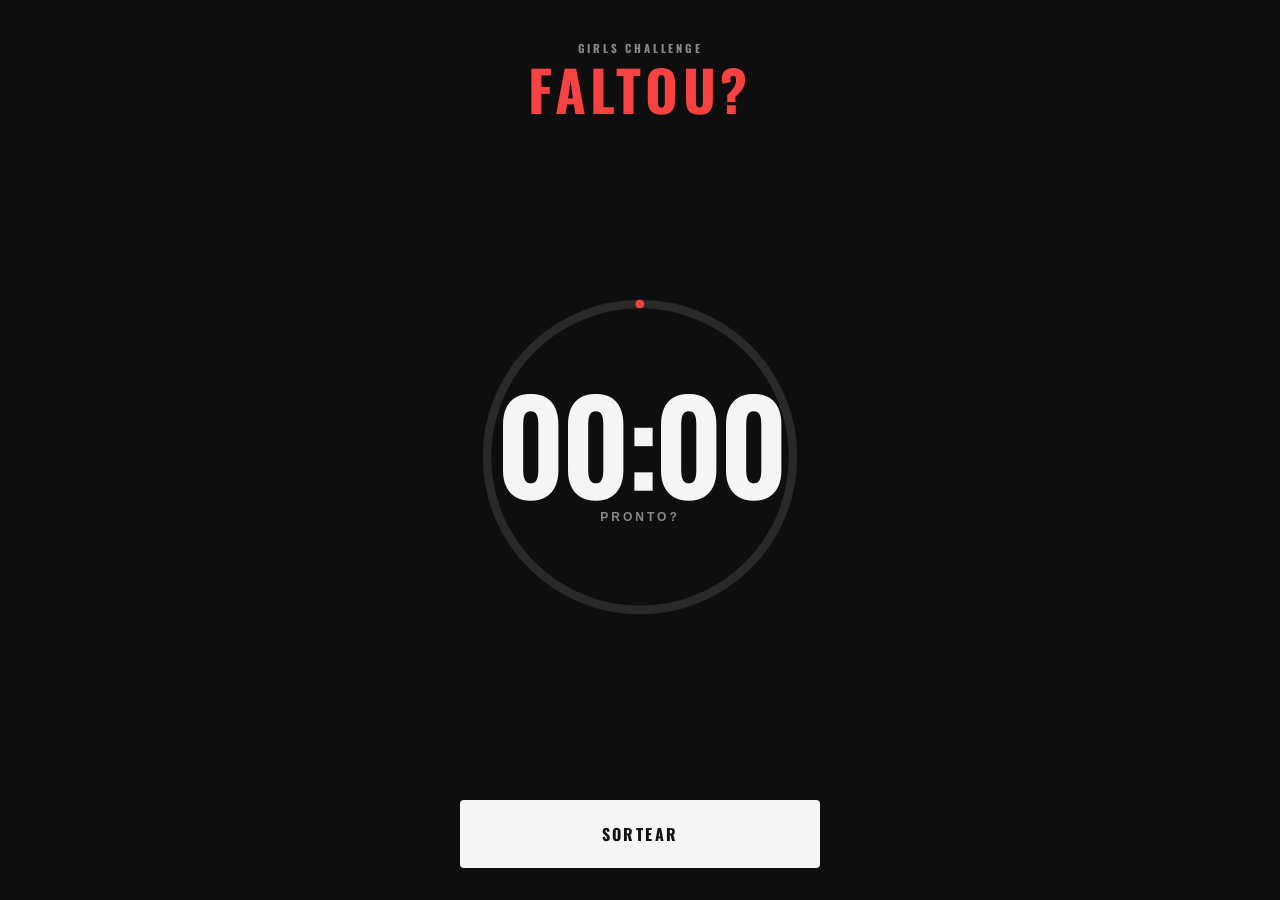
==== index.html @ 220487b2 "add initial implementation of girls challenge app with WOD data and UI" ====
<!DOCTYPE html>
<html lang="pt-BR">
<head>
    <meta charset="UTF-8">
    <meta name="viewport" content="width=device-width, initial-scale=1.0">

    <title>Faltou?</title>
    <meta name="description" content="Sorteio de Girls como punição para quem faltar ao treino.">
    <link rel="preconnect" href="https://fonts.googleapis.com">
    <link rel="preconnect" href="https://fonts.gstatic.com" crossorigin>
    
    <link href="https://fonts.googleapis.com/css2?family=Oswald:wght@400;500;600;700&display=swap" rel="stylesheet">
    <link rel="stylesheet" href="style.css">
    </head>

<body>

    <main class="app">

        <!-- Tela principal -->
        <section class="screen" id="main-screen">

            <header class="app-header">
                <span class="app-label">GIRLS CHALLENGE</span>
                <h1>FALTOU?</h1>
            </header>

            <!-- Área do sorteio -->
            <div class="draw-area">

                <!-- Timer -->
                <div class="timer-container" id="timer-container">

                    <div class="progress-ring" aria-hidden="true">
                        <svg viewBox="0 0 200 200">
                            <circle
                                class="progress-ring-background"
                                cx="100"
                                cy="100"
                                r="90"
                            ></circle>

                            <circle
                                class="progress-ring-progress"
                                id="progress-ring"
                                cx="100"
                                cy="100"
                                r="90"
                            ></circle>
                        </svg>
                    </div>

                    <div class="timer-content">
                        <span class="timer" id="timer">00:00</span>
                        <span class="draw-status" id="draw-status">
                            PRONTO?
                        </span>
                    </div>

                </div>

                <!-- Resultado -->
                <div class="result-container" id="result-container">

                    <span class="result-label">A PUNIÇÃO É</span>

                    <h2 class="girl-name" id="girl-name">
                        MURPH
                    </h2>

                    <div class="wod-details" id="wod-details">

                        <span class="wod-type" id="wod-type">
                            FOR TIME
                        </span>

                        <ul class="wod-list" id="wod-list">
                            <!-- Os movimentos serão inseridos pelo JavaScript -->
                        </ul>

                    </div>

                    <button
                        class="copy-button"
                        id="copy-button"
                        type="button"
                    >
                        COPIAR RESULTADO
                    </button>

                </div>

            </div>

            <!-- Ação principal -->
            <div class="action-area">

                <button
                    class="draw-button"
                    id="draw-button"
                    type="button"
                >
                    SORTEAR
                </button>

            </div>

        </section>

    </main>
  
<script src="data/girls.js"></script>
<script src="script.js"></script>

</body>
</html>
---- style.css ----
/* ========================================
   RESET
======================================== */

* {
    margin: 0;
    padding: 0;
    box-sizing: border-box;
}

html,
body {
    width: 100%;
    min-height: 100%;
}

body {
    font-family: Arial, Helvetica, sans-serif;
    background: #111;
    color: #f5f5f5;
    overflow-x: hidden;
}


/* ========================================
   VARIÁVEIS
======================================== */

:root {
    --accent: #f84242;
}


/* ========================================
   APP
======================================== */

.app {
    min-height: 100vh;
    min-height: 100dvh;
    display: flex;
    justify-content: center;
    background:
        linear-gradient(
            rgba(0, 0, 0, 0.2),
            rgba(0, 0, 0, 0.2)
        ),
        #111;
}

.screen {
    width: 100%;
    max-width: 600px;
    min-height: 100vh;
    min-height: 100dvh;
    display: flex;
    flex-direction: column;
    padding: 32px 20px 24px;
}


/* ========================================
   HEADER
======================================== */

.app-header {
    text-align: center;
}

.app-label {
    display: block;
    font-size: 0.7rem;
    font-weight: 800;
    letter-spacing: 0.25em;
    color: #888;
    margin-bottom: 8px;
}

.app-label,
h1,
.draw-button,
.result-label,
.copy-button {
    font-family: "Oswald", sans-serif;
}

.app-header h1 {
    color: var(--accent);
    font-size: clamp(2rem, 10vw, 3.5rem);
    font-weight: 900;
    letter-spacing: 0.08em;
    line-height: 0.9;
}


/* ========================================
   DRAW AREA
======================================== */

.draw-area {
    flex: 1;
    display: flex;
    flex-direction: column;
    justify-content: center;
    align-items: center;
    width: 100%;
}


/* ========================================
   TIMER
======================================== */

.timer-container {
    position: relative;
    width: min(78vw, 340px);
    aspect-ratio: 1;
    display: flex;
    align-items: center;
    justify-content: center;
}

.progress-ring {
    position: absolute;
    inset: 0;
    width: 100%;
    height: 100%;
    transform: rotate(-90deg);
}

.progress-ring svg {
    width: 100%;
    height: 100%;
}

.progress-ring circle {
    fill: none;
    stroke-width: 5;
}

.progress-ring-background {
    stroke: #292929;
}

.progress-ring-progress {
    stroke: var(--accent);
    stroke-linecap: round;

    /*
       Circunferência aproximada para r = 90:

       2 × π × 90 ≈ 565
    */

    stroke-dasharray: 565;
    stroke-dashoffset: 565;

    transition: stroke-dashoffset 0.1s linear;
}

.timer-content {
    position: relative;
    z-index: 2;
    display: flex;
    flex-direction: column;
    align-items: center;
    justify-content: center;
    text-align: center;
}

.timer {
    font-family: "Oswald", sans-serif;
    font-size: clamp(4rem, 22vw, 8rem);
    font-weight: 600;
    line-height: 0.8;
    letter-spacing: -0.04em;
    font-variant-numeric: tabular-nums;

    transition:
        transform 0.2s ease,
        opacity 0.2s ease;
}

.draw-status {
    margin-top: 18px;
    font-size: 0.75rem;
    font-weight: 900;
    letter-spacing: 0.25em;
    color: #888;
}


/* ========================================
   RESULTADO
======================================== */

.result-container {
    display: none;
    width: 100%;
    text-align: center;
}

.result-label {
    display: block;
    font-size: 0.7rem;
    font-weight: 900;
    letter-spacing: 0.22em;
    color: #888;
    margin-bottom: 12px;
}

.girl-name {
    font-family: "Oswald", sans-serif;
    font-size: clamp(4rem, 18vw, 8rem);
    font-weight: 900;
    line-height: 0.85;
    letter-spacing: 0.02em;
    text-transform: uppercase;
    color: var(--accent);
}

.wod-details {
    margin-top: 28px;
}

.wod-type {
    display: block;
    font-size: 0.7rem;
    font-weight: 900;
    letter-spacing: 0.2em;
    color: #888;
    margin-bottom: 12px;
}

.wod-list {
    list-style: none;
    display: flex;
    flex-direction: column;
    gap: 5px;
}

.wod-list li {
    font-size: 0.95rem;
    font-weight: 700;
    letter-spacing: 0.03em;
}


/* ========================================
   BOTÃO COPIAR
======================================== */

.copy-button {
    margin-top: 28px;
    min-height: 30px;
    padding: 0 22px;

    border: 1px solid #444;
    border-radius: 4px;

    background: transparent;
    color: #f5f5f5;

    font-size: 0.7rem;
    font-weight: 900;
    letter-spacing: 0.15em;

    cursor: pointer;

    transition:
        background 0.2s ease,
        border-color 0.2s ease,
        transform 0.1s ease;
}

.copy-button:hover {
    background: #222;
    border-color: #666;
}

.copy-button:active {
    transform: scale(0.97);
}


/* ========================================
   ÁREA DE AÇÃO
======================================== */

.action-area {
    width: 100%;
    display: flex;
    justify-content: center;
}

.draw-button {
    width: 100%;
    max-width: 360px;
    min-height: 64px;

    border: 0;
    border-radius: 4px;

    background: #f5f5f5;
    color: #111;

    font-size: 1rem;
    font-weight: 900;
    letter-spacing: 0.15em;

    cursor: pointer;

    transition:
        transform 0.1s ease,
        background 0.2s ease;
}

.draw-button:hover {
    background: #fff;
}

.draw-button:active {
    transform: scale(0.97);
}


/* ========================================
   ESTADOS
======================================== */

/*
   Enquanto estiver sorteando,
   o botão fica indisponível.
*/

.draw-button:disabled {
    opacity: 0.4;
    cursor: not-allowed;
}


/*
   Estado de sorteio.

   O JS adiciona .is-drawing
   à tela.
*/

.is-drawing .draw-button {
    opacity: 0.4;
}

.is-drawing .timer-container {
    animation: timerPulse 1s ease-in-out infinite;
}


/*
   Resultado.
*/

.show-result .timer-container {
    display: none;
}

.show-result .result-container {
    display: block;
}


/* ========================================
   ANIMAÇÕES
======================================== */

@keyframes timerPulse {

    0% {
        transform: scale(1);
    }

    50% {
        transform: scale(1.02);
    }

    100% {
        transform: scale(1);
    }
}


/*
   Entrada do resultado.
*/

.show-result .result-container {
    animation: resultReveal 0.6s ease-out both;
}

@keyframes resultReveal {

    0% {
        opacity: 0;
        transform: scale(0.75);
    }

    60% {
        opacity: 1;
        transform: scale(1.05);
    }

    100% {
        opacity: 1;
        transform: scale(1);
    }
}


/* ========================================
   IMPACTO DO RESULTADO
======================================== */

/*
   Momento em que o 00:00
   vira o nome da Girl.
*/

.timer-container.reveal-name .timer {
    animation: resultImpact 0.6s ease forwards;
}

@keyframes resultImpact {

    0% {
        transform: scale(1);
        opacity: 1;
    }

    35% {
        transform: scale(1.18);
        opacity: 1;
    }

    100% {
        transform: scale(1);
        opacity: 1;
    }
}


/*
   Nome da Girl dentro do timer.
*/

.timer.girl-result {
    color: #f84242;
    font-family: "Oswald", sans-serif;
    font-weight: 700;
    line-height: 0.9;
    letter-spacing: 0.01em;
    white-space: nowrap;
}

/* ========================================
   ACESSIBILIDADE
======================================== */

button:focus-visible {
    outline: 3px solid var(--accent);
    outline-offset: 4px;
}


/* ========================================
   TELAS MAIORES
======================================== */

@media (min-width: 600px) {

    .screen {
        padding: 40px 32px 32px;
    }

    .draw-button {
        min-height: 68px;
    }
}
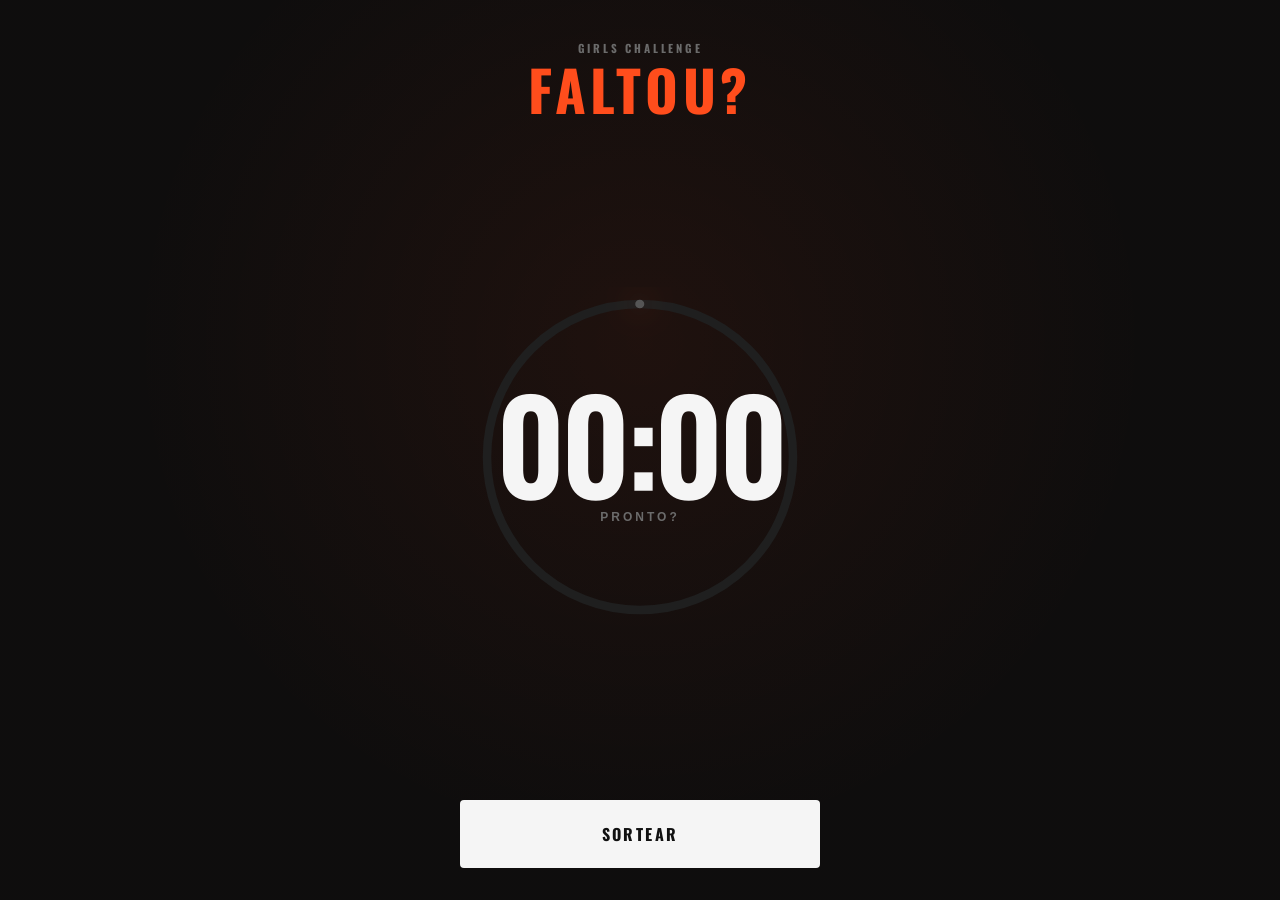
==== commit a9682bae: "Refactor code structure for improved readability and maintainability" ====
--- a/index.html
+++ b/index.html
@@ -11,7 +11,30 @@
     
     <link href="https://fonts.googleapis.com/css2?family=Oswald:wght@400;500;600;700&display=swap" rel="stylesheet">
     <link rel="stylesheet" href="style.css">
-    </head>
+
+    <!-- SEO básico -->
+<meta
+    name="description"
+    content="Girls Challenge: sorteie uma Girl e descubra o WOD da sua punição."
+>
+
+<!-- Open Graph -->
+<meta property="og:title" content="Girls Challenge">
+<meta property="og:description" content="Faltou ao treino? Faça o sorteio e descubra qual Girl será sua punição.">
+<meta property="og:url" content="https://mescola.github.io/girls-challenge/">
+<meta property="og:type" content="website">
+<meta property="og:site_name" content="Girls Challenge">
+<meta property="og:image" content="https://mescola.github.io/girls-challenge/assets/og-image.png">
+<meta property="og:image:width" content="1200">
+<meta property="og:image:height" content="630">
+
+<!-- Twitter / compartilhamento -->
+<meta name="twitter:card" content="summary_large_image">
+<meta name="twitter:title" content="Girls Challenge">
+<meta name="twitter:description" content="Faltou ao treino? Faça o sorteio e descubra qual Girl será sua punição.">
+<meta name="twitter:image" content="https://mescola.github.io/girls-challenge/assets/og-image.png">
+
+</head>
 
 <body>
 
--- a/style.css
+++ b/style.css
@@ -16,7 +16,7 @@
 
 body {
     font-family: Arial, Helvetica, sans-serif;
-    background: #111;
+    background: #121010;
     color: #f5f5f5;
     overflow-x: hidden;
 }
@@ -27,7 +27,9 @@
 ======================================== */
 
 :root {
-    --accent: #f84242;
+    --accent: #ff4d1c;
+    --accent-glow: rgba(255, 77, 28, 0.5);
+    --accent-2: #e8a33d;
 }
 
 
@@ -41,11 +43,16 @@
     display: flex;
     justify-content: center;
     background:
+        radial-gradient(
+            circle at 50% 38%,
+            rgba(255, 77, 28, 0.07),
+            transparent 60%
+        ),
         linear-gradient(
             rgba(0, 0, 0, 0.2),
             rgba(0, 0, 0, 0.2)
         ),
-        #111;
+        #121010;
 }
 
 .screen {
@@ -72,7 +79,7 @@
     font-size: 0.7rem;
     font-weight: 800;
     letter-spacing: 0.25em;
-    color: #888;
+    color: #6b6b6b;
     margin-bottom: 8px;
 }
 
@@ -139,23 +146,20 @@
 }
 
 .progress-ring-background {
-    stroke: #292929;
+    stroke: #1f1f1f;
 }
 
 .progress-ring-progress {
-    stroke: var(--accent);
+    stroke: #555;
     stroke-linecap: round;
-
-    /*
-       Circunferência aproximada para r = 90:
-
-       2 × π × 90 ≈ 565
-    */
+    filter: drop-shadow(0 0 8px var(--accent-glow));
 
     stroke-dasharray: 565;
     stroke-dashoffset: 565;
 
-    transition: stroke-dashoffset 0.1s linear;
+    transition:
+        stroke-dashoffset 0.1s linear,
+        stroke 0.1s linear;
 }
 
 .timer-content {
@@ -186,7 +190,7 @@
     font-size: 0.75rem;
     font-weight: 900;
     letter-spacing: 0.25em;
-    color: #888;
+    color: #6b6b6b;
 }
 
 
@@ -205,7 +209,7 @@
     font-size: 0.7rem;
     font-weight: 900;
     letter-spacing: 0.22em;
-    color: #888;
+    color: #6b6b6b;
     margin-bottom: 12px;
 }
 
@@ -228,7 +232,7 @@
     font-size: 0.7rem;
     font-weight: 900;
     letter-spacing: 0.2em;
-    color: #888;
+    color: var(--accent-2);
     margin-bottom: 12px;
 }
 
@@ -255,7 +259,7 @@
     min-height: 30px;
     padding: 0 22px;
 
-    border: 1px solid #444;
+    border: 1px solid #333;
     border-radius: 4px;
 
     background: transparent;
@@ -274,8 +278,8 @@
 }
 
 .copy-button:hover {
-    background: #222;
-    border-color: #666;
+    background: #1a1a1a;
+    border-color: #555;
 }
 
 .copy-button:active {
@@ -452,7 +456,7 @@
 */
 
 .timer.girl-result {
-    color: #f84242;
+    color: var(--accent);
     font-family: "Oswald", sans-serif;
     font-weight: 700;
     line-height: 0.9;
@@ -460,6 +464,7 @@
     white-space: nowrap;
 }
 
+
 /* ========================================
    ACESSIBILIDADE
 ======================================== */
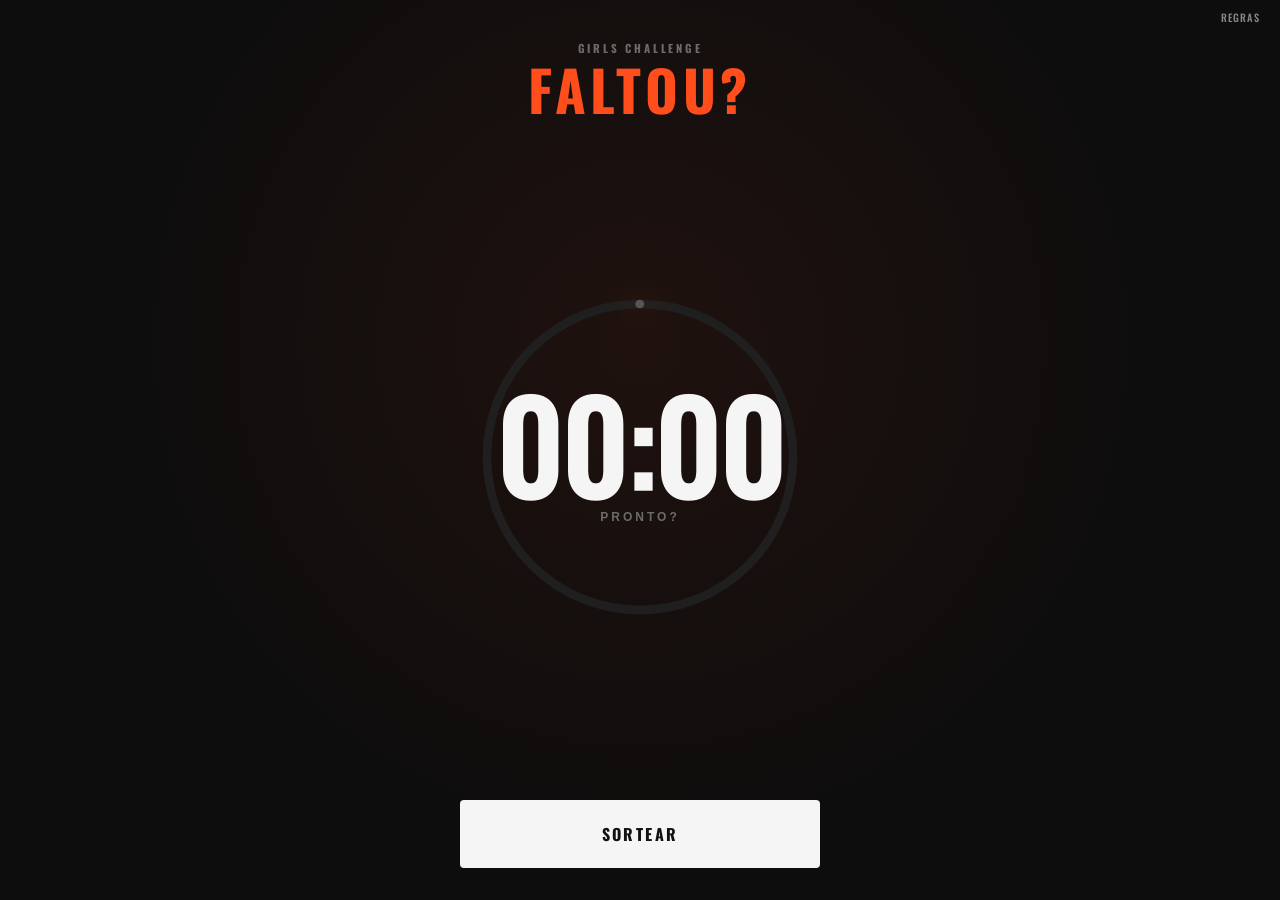
==== commit b72aed46: "Enhance README and add rules page for improved user guidance and experience" ====
--- a/index.html
+++ b/index.html
@@ -4,36 +4,40 @@
     <meta charset="UTF-8">
     <meta name="viewport" content="width=device-width, initial-scale=1.0">
 
-    <title>Faltou?</title>
-    <meta name="description" content="Sorteio de Girls como punição para quem faltar ao treino.">
+    <title>Girls Challenge</title>
+
+    <!-- SEO -->
+    <meta name="description" content="Girls Challenge: sorteie uma Girl e descubra o WOD da sua punição.">
+
+    <!-- Google Fonts -->
     <link rel="preconnect" href="https://fonts.googleapis.com">
     <link rel="preconnect" href="https://fonts.gstatic.com" crossorigin>
-    
+
     <link href="https://fonts.googleapis.com/css2?family=Oswald:wght@400;500;600;700&display=swap" rel="stylesheet">
-    <link rel="stylesheet" href="style.css">
 
-    <!-- SEO básico -->
-<meta
-    name="description"
-    content="Girls Challenge: sorteie uma Girl e descubra o WOD da sua punição."
->
+    <!-- CSS -->
+    <link rel="stylesheet" href="css/style.css">
 
-<!-- Open Graph -->
-<meta property="og:title" content="Girls Challenge">
-<meta property="og:description" content="Faltou ao treino? Faça o sorteio e descubra qual Girl será sua punição.">
-<meta property="og:url" content="https://mescola.github.io/girls-challenge/">
-<meta property="og:type" content="website">
-<meta property="og:site_name" content="Girls Challenge">
-<meta property="og:image" content="https://mescola.github.io/girls-challenge/assets/og-image.png">
-<meta property="og:image:width" content="1200">
-<meta property="og:image:height" content="630">
+    <!-- Open Graph -->
+    <meta property="og:title" content="Girls Challenge">
+    <meta property="og:description" content="Faltou ao treino? Faça o sorteio e descubra qual Girl será sua punição.">
+    <meta property="og:url" content="https://mescola.github.io/girls-challenge/">
+    <meta property="og:type" content="website">
+    <meta property="og:site_name" content="Girls Challenge">
+    <meta property="og:image" content="https://mescola.github.io/girls-challenge/assets/og-image.png">
+    <meta property="og:image:width" content="1200">
+    <meta property="og:image:height" content="630">
 
-<!-- Twitter / compartilhamento -->
-<meta name="twitter:card" content="summary_large_image">
-<meta name="twitter:title" content="Girls Challenge">
-<meta name="twitter:description" content="Faltou ao treino? Faça o sorteio e descubra qual Girl será sua punição.">
-<meta name="twitter:image" content="https://mescola.github.io/girls-challenge/assets/og-image.png">
+    <!-- PWA -->
+    <link rel="manifest" href="manifest.json">
+    <meta name="theme-color" content="#121010">
+    <link rel="apple-touch-icon" href="assets/icons/icon-180.png">
 
+    <!-- Twitter -->
+    <meta name="twitter:card" content="summary_large_image">
+    <meta name="twitter:title" content="Girls Challenge">
+    <meta name="twitter:description" content="Faltou ao treino? Faça o sorteio e descubra qual Girl será sua punição.">
+    <meta name="twitter:image" content="https://mescola.github.io/girls-challenge/assets/og-image.png">
 </head>
 
 <body>
@@ -42,6 +46,8 @@
 
         <!-- Tela principal -->
         <section class="screen" id="main-screen">
+
+            <a href="regras.html" class="rules-link"> REGRAS </a>
 
             <header class="app-header">
                 <span class="app-label">GIRLS CHALLENGE</span>
@@ -85,7 +91,7 @@
                 <!-- Resultado -->
                 <div class="result-container" id="result-container">
 
-                    <span class="result-label">A PUNIÇÃO É</span>
+                    <span class="result-label"> A PUNIÇÃO É</span>
 
                     <h2 class="girl-name" id="girl-name">
                         MURPH
@@ -130,6 +136,8 @@
 
         </section>
 
+        
+
     </main>
   
 <script src="data/girls.js"></script>
--- a/css/style.css
+++ b/css/style.css
@@ -0,0 +1,535 @@
+/* ========================================
+   RESET
+======================================== */
+
+* {
+    margin: 0;
+    padding: 0;
+    box-sizing: border-box;
+}
+
+html,
+body {
+    width: 100%;
+    min-height: 100%;
+}
+
+body {
+    font-family: Arial, Helvetica, sans-serif;
+    background: #121010;
+    color: #f5f5f5;
+    overflow-x: hidden;
+}
+
+
+/* ========================================
+   VARIÁVEIS
+======================================== */
+
+:root {
+    --accent: #ff4d1c;
+    --accent-glow: rgba(255, 77, 28, 0.5);
+    --accent-2: #e8a33d;
+}
+
+
+/* ========================================
+   APP
+======================================== */
+
+.app {
+    min-height: 100vh;
+    min-height: 100dvh;
+    display: flex;
+    justify-content: center;
+    background:
+        radial-gradient(
+            circle at 50% 38%,
+            rgba(255, 77, 28, 0.07),
+            transparent 60%
+        ),
+        linear-gradient(
+            rgba(0, 0, 0, 0.2),
+            rgba(0, 0, 0, 0.2)
+        ),
+        #121010;
+}
+
+.screen {
+    width: 100%;
+    max-width: 600px;
+    min-height: 100vh;
+    min-height: 100dvh;
+    display: flex;
+    flex-direction: column;
+    padding: 32px 20px 24px;
+}
+
+
+/* ========================================
+   HEADER
+======================================== */
+
+.app-header {
+    position: relative;
+    text-align: center;
+}
+
+.app-label {
+    display: block;
+    font-size: 0.7rem;
+    font-weight: 800;
+    letter-spacing: 0.25em;
+    color: #6b6b6b;
+    margin-bottom: 8px;
+}
+
+.app-label,
+h1,
+.draw-button,
+.result-label,
+.copy-button {
+    font-family: "Oswald", sans-serif;
+}
+
+/* Link para as regras */
+
+.rules-link {
+    position: absolute;
+    top: 10px;
+    right: 20px;
+
+    color: #888;
+    font-family: "Oswald", sans-serif;
+    font-size: 0.65rem;
+    font-weight: 500;
+    letter-spacing: 0.12em;
+
+    text-decoration: none;
+
+    transition: color 0.2s ease;
+}
+
+.rules-link:hover,
+.rules-link:active,
+.rules-link:focus-visible {
+    color: var(--accent);
+}
+
+.app-header h1 {
+    color: var(--accent);
+    font-size: clamp(2rem, 10vw, 3.5rem);
+    font-weight: 900;
+    letter-spacing: 0.08em;
+    line-height: 0.9;
+}
+
+/* ========================================
+   DRAW AREA
+======================================== */
+
+.draw-area {
+    flex: 1;
+    display: flex;
+    flex-direction: column;
+    justify-content: center;
+    align-items: center;
+    width: 100%;
+}
+
+
+/* ========================================
+   TIMER
+======================================== */
+
+.timer-container {
+    position: relative;
+    width: min(78vw, 340px);
+    aspect-ratio: 1;
+    display: flex;
+    align-items: center;
+    justify-content: center;
+}
+
+.progress-ring {
+    position: absolute;
+    inset: 0;
+    width: 100%;
+    height: 100%;
+    transform: rotate(-90deg);
+}
+
+.progress-ring svg {
+    width: 100%;
+    height: 100%;
+}
+
+.progress-ring circle {
+    fill: none;
+    stroke-width: 5;
+}
+
+.progress-ring-background {
+    stroke: #1f1f1f;
+}
+
+.progress-ring-progress {
+    stroke: #555;
+    stroke-linecap: round;
+    filter: drop-shadow(0 0 8px var(--accent-glow));
+
+    stroke-dasharray: 565;
+    stroke-dashoffset: 565;
+
+    transition:
+        stroke-dashoffset 0.1s linear,
+        stroke 0.1s linear;
+}
+
+.timer-content {
+    position: relative;
+    z-index: 2;
+    display: flex;
+    flex-direction: column;
+    align-items: center;
+    justify-content: center;
+    text-align: center;
+}
+
+.timer {
+    font-family: "Oswald", sans-serif;
+    font-size: clamp(4rem, 22vw, 8rem);
+    font-weight: 600;
+    line-height: 0.8;
+    letter-spacing: -0.04em;
+    font-variant-numeric: tabular-nums;
+
+    transition:
+        transform 0.2s ease,
+        opacity 0.2s ease;
+}
+
+.draw-status {
+    margin-top: 18px;
+    font-size: 0.75rem;
+    font-weight: 900;
+    letter-spacing: 0.25em;
+    color: #6b6b6b;
+}
+
+
+/* ========================================
+   RESULTADO
+======================================== */
+
+.result-container {
+    display: none;
+    width: 100%;
+    text-align: center;
+}
+
+.result-label {
+    display: flex;
+    align-items: center;
+    justify-content: center;
+    gap: 12px;
+
+    font-family: "Oswald", sans-serif;
+    font-size: 0.7rem;
+    font-weight: 900;
+    letter-spacing: 0.22em;
+    color: #6b6b6b;
+    margin-bottom: 12px;
+}
+
+.result-label::before,
+.result-label::after {
+    content: "";
+    width: 35px;
+    height: 1px;
+    background: #333;
+}
+
+.girl-name {
+    font-family: "Oswald", sans-serif;
+    font-size: clamp(4rem, 18vw, 8rem);
+    font-weight: 900;
+    line-height: 0.85;
+    letter-spacing: 0.02em;
+    text-transform: uppercase;
+    color: var(--accent);
+}
+
+.wod-details {
+    margin-top: 28px;
+}
+
+.wod-type {
+    display: block;
+    font-size: 0.7rem;
+    font-weight: 900;
+    letter-spacing: 0.2em;
+    color: var(--accent-2);
+    margin-bottom: 12px;
+}
+
+.wod-list {
+    list-style: none;
+    display: flex;
+    flex-direction: column;
+    gap: 5px;
+}
+
+.wod-list li {
+    font-size: 0.95rem;
+    font-weight: 700;
+    letter-spacing: 0.03em;
+}
+
+
+/* ========================================
+   BOTÃO COPIAR
+======================================== */
+
+.copy-button {
+    margin-top: 28px;
+    min-height: 30px;
+    padding: 0 22px;
+
+    border: 1px solid #333;
+    border-radius: 4px;
+
+    background: transparent;
+    color: #f5f5f5;
+
+    font-size: 0.7rem;
+    font-weight: 900;
+    letter-spacing: 0.15em;
+
+    cursor: pointer;
+
+    transition:
+        background 0.2s ease,
+        border-color 0.2s ease,
+        transform 0.1s ease;
+}
+
+.copy-button:hover {
+    background: #1a1a1a;
+    border-color: #555;
+}
+
+.copy-button:active {
+    transform: scale(0.97);
+}
+
+
+/* ========================================
+   ÁREA DE AÇÃO
+======================================== */
+
+.action-area {
+    width: 100%;
+    display: flex;
+    justify-content: center;
+}
+
+.draw-button {
+    width: 100%;
+    max-width: 360px;
+    min-height: 64px;
+
+    border: 0;
+    border-radius: 4px;
+
+    background: #f5f5f5;
+    color: #111;
+
+    font-size: 1rem;
+    font-weight: 900;
+    letter-spacing: 0.15em;
+
+    cursor: pointer;
+
+    transition:
+        transform 0.1s ease,
+        background 0.2s ease;
+}
+
+.draw-button:hover {
+    background: var(--accent);
+    background: #fff;
+}
+
+.draw-button:active {
+    transform: scale(0.97);
+}
+
+
+/* ========================================
+   ESTADOS
+======================================== */
+
+/*
+   Enquanto estiver sorteando,
+   o botão fica indisponível.
+*/
+
+.draw-button:disabled {
+    opacity: 0.4;
+    cursor: not-allowed;
+}
+
+
+/*
+   Estado de sorteio.
+
+   O JS adiciona .is-drawing
+   à tela.
+*/
+
+.is-drawing .draw-button {
+    opacity: 0.4;
+}
+
+.is-drawing .timer-container {
+    animation: timerPulse 1s ease-in-out infinite;
+}
+
+
+/*
+   Resultado.
+*/
+
+.show-result .timer-container {
+    display: none;
+}
+
+.show-result .result-container {
+    display: block;
+}
+
+.show-result .girl-name {
+    text-shadow:
+        0 0 10px rgba(255, 77, 28, 0.25),
+        0 0 25px rgba(255, 77, 28, 0.15);
+}
+
+
+/* ========================================
+   ANIMAÇÕES
+======================================== */
+
+@keyframes timerPulse {
+
+    0% {
+        transform: scale(1);
+    }
+
+    50% {
+        transform: scale(1.02);
+    }
+
+    100% {
+        transform: scale(1);
+    }
+}
+
+
+/*
+   Entrada do resultado.
+*/
+
+.show-result .result-container {
+    animation: resultReveal 0.6s ease-out both;
+}
+
+@keyframes resultReveal {
+
+    0% {
+        opacity: 0;
+        transform: scale(0.75);
+    }
+
+    60% {
+        opacity: 1;
+        transform: scale(1.05);
+    }
+
+    100% {
+        opacity: 1;
+        transform: scale(1);
+    }
+}
+
+
+/* ========================================
+   IMPACTO DO RESULTADO
+======================================== */
+
+/*
+   Momento em que o 00:00
+   vira o nome da Girl.
+*/
+
+.timer-container.reveal-name .timer {
+    animation: resultImpact 0.6s ease forwards;
+}
+
+@keyframes resultImpact {
+
+    0% {
+        transform: scale(1);
+        opacity: 1;
+    }
+
+    35% {
+        transform: scale(1.18);
+        opacity: 1;
+    }
+
+    100% {
+        transform: scale(1);
+        opacity: 1;
+    }
+}
+
+
+/*
+   Nome da Girl dentro do timer.
+*/
+
+.timer.girl-result {
+    color: var(--accent);
+    font-family: "Oswald", sans-serif;
+    font-weight: 700;
+    line-height: 0.9;
+    letter-spacing: 0.01em;
+    white-space: nowrap;
+}
+
+
+/* ========================================
+   ACESSIBILIDADE
+======================================== */
+
+button:focus-visible {
+    outline: 3px solid var(--accent);
+    outline-offset: 4px;
+}
+
+
+/* ========================================
+   TELAS MAIORES
+======================================== */
+
+@media (min-width: 600px) {
+
+    .screen {
+        padding: 40px 32px 32px;
+    }
+
+    .draw-button {
+        min-height: 68px;
+    }
+}
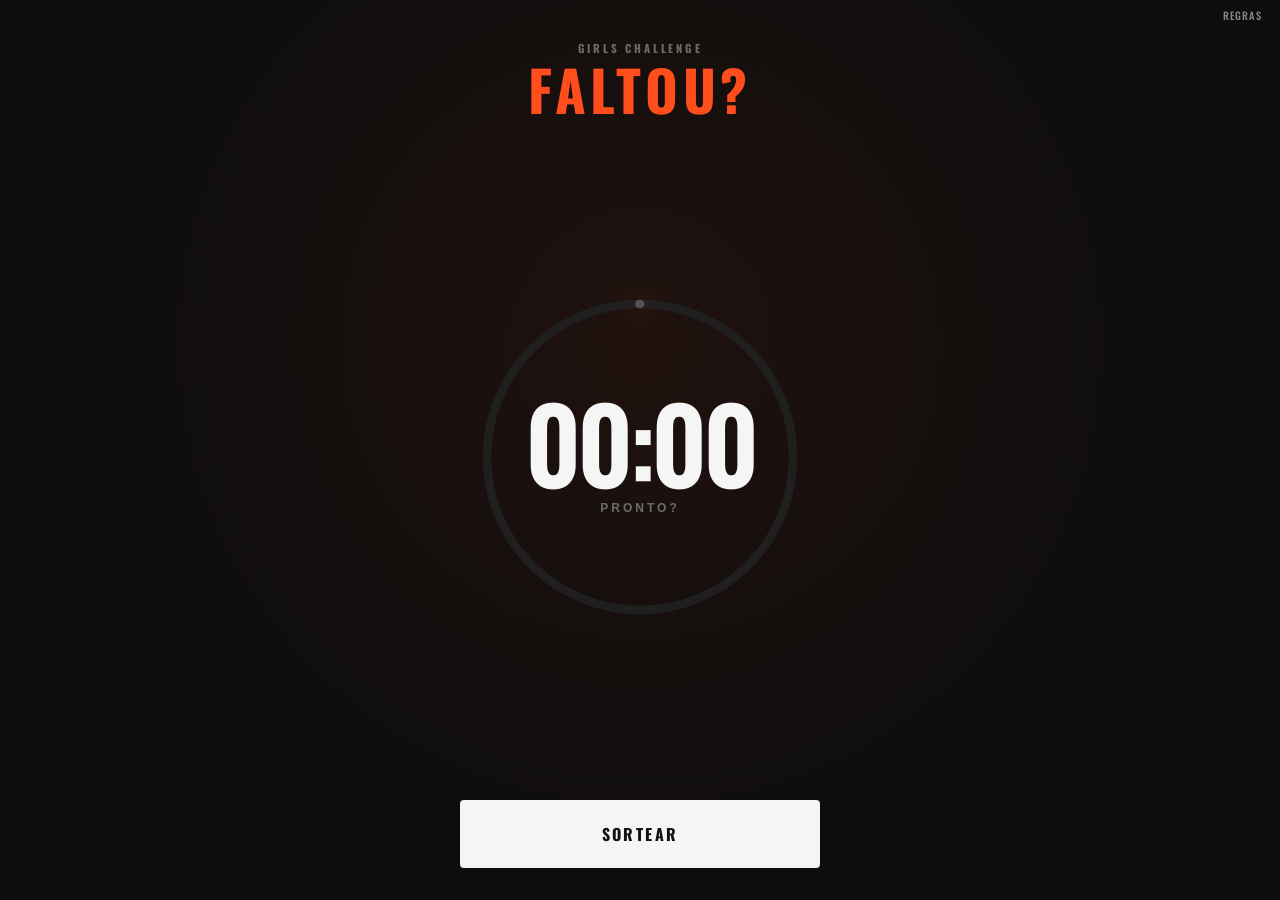
==== commit 875c49cf: "Implement adaptations modal and update adaptations for workouts" ====
--- a/index.html
+++ b/index.html
@@ -7,24 +7,39 @@
     <title>Girls Challenge</title>
 
     <!-- SEO -->
-    <meta name="description" content="Girls Challenge: sorteie uma Girl e descubra o WOD da sua punição.">
+    <meta
+        name="description"
+        content="Girls Challenge: sorteie uma Girl e descubra o WOD da sua punição."
+    >
 
     <!-- Google Fonts -->
     <link rel="preconnect" href="https://fonts.googleapis.com">
     <link rel="preconnect" href="https://fonts.gstatic.com" crossorigin>
 
-    <link href="https://fonts.googleapis.com/css2?family=Oswald:wght@400;500;600;700&display=swap" rel="stylesheet">
+    <link
+        href="https://fonts.googleapis.com/css2?family=Oswald:wght@400;500;600;700&display=swap"
+        rel="stylesheet"
+    >
 
     <!-- CSS -->
     <link rel="stylesheet" href="css/style.css">
 
     <!-- Open Graph -->
     <meta property="og:title" content="Girls Challenge">
-    <meta property="og:description" content="Faltou ao treino? Faça o sorteio e descubra qual Girl será sua punição.">
-    <meta property="og:url" content="https://mescola.github.io/girls-challenge/">
+    <meta
+        property="og:description"
+        content="Faltou ao treino? Faça o sorteio e descubra qual Girl será sua punição."
+    >
+    <meta
+        property="og:url"
+        content="https://mescola.github.io/girls-challenge/"
+    >
     <meta property="og:type" content="website">
     <meta property="og:site_name" content="Girls Challenge">
-    <meta property="og:image" content="https://mescola.github.io/girls-challenge/assets/og-image.png">
+    <meta
+        property="og:image"
+        content="https://mescola.github.io/girls-challenge/assets/og-image.png"
+    >
     <meta property="og:image:width" content="1200">
     <meta property="og:image:height" content="630">
 
@@ -36,8 +51,14 @@
     <!-- Twitter -->
     <meta name="twitter:card" content="summary_large_image">
     <meta name="twitter:title" content="Girls Challenge">
-    <meta name="twitter:description" content="Faltou ao treino? Faça o sorteio e descubra qual Girl será sua punição.">
-    <meta name="twitter:image" content="https://mescola.github.io/girls-challenge/assets/og-image.png">
+    <meta
+        name="twitter:description"
+        content="Faltou ao treino? Faça o sorteio e descubra qual Girl será sua punição."
+    >
+    <meta
+        name="twitter:image"
+        content="https://mescola.github.io/girls-challenge/assets/og-image.png"
+    >
 </head>
 
 <body>
@@ -47,7 +68,7 @@
         <!-- Tela principal -->
         <section class="screen" id="main-screen">
 
-            <a href="regras.html" class="rules-link"> REGRAS </a>
+            <a href="regras.html" class="rules-link">REGRAS</a>
 
             <header class="app-header">
                 <span class="app-label">GIRLS CHALLENGE</span>
@@ -62,6 +83,7 @@
 
                     <div class="progress-ring" aria-hidden="true">
                         <svg viewBox="0 0 200 200">
+
                             <circle
                                 class="progress-ring-background"
                                 cx="100"
@@ -76,14 +98,20 @@
                                 cy="100"
                                 r="90"
                             ></circle>
+
                         </svg>
                     </div>
 
                     <div class="timer-content">
-                        <span class="timer" id="timer">00:00</span>
+
+                        <span class="timer" id="timer">
+                            00:00
+                        </span>
+
                         <span class="draw-status" id="draw-status">
                             PRONTO?
                         </span>
+
                     </div>
 
                 </div>
@@ -91,17 +119,15 @@
                 <!-- Resultado -->
                 <div class="result-container" id="result-container">
 
-                    <span class="result-label"> A PUNIÇÃO É</span>
-
-                    <h2 class="girl-name" id="girl-name">
-                        MURPH
-                    </h2>
+                    <span class="result-label">
+                        A PUNIÇÃO É
+                    </span>
+
+                    <h2 class="girl-name" id="girl-name"></h2>
 
                     <div class="wod-details" id="wod-details">
 
-                        <span class="wod-type" id="wod-type">
-                            FOR TIME
-                        </span>
+                        <span class="wod-type" id="wod-type"></span>
 
                         <ul class="wod-list" id="wod-list">
                             <!-- Os movimentos serão inseridos pelo JavaScript -->
@@ -109,13 +135,28 @@
 
                     </div>
 
-                    <button
-                        class="copy-button"
-                        id="copy-button"
-                        type="button"
-                    >
-                        COPIAR RESULTADO
-                    </button>
+                    <!-- Ações do resultado -->
+                    <div class="result-actions">
+
+                        <button
+                            class="adaptations-button"
+                            id="adaptations-button"
+                            type="button"
+                            aria-expanded="false"
+                            aria-controls="adaptations-modal"
+                        >
+                            ADAPTAÇÕES
+                        </button>
+
+                        <button
+                            class="copy-button"
+                            id="copy-button"
+                            type="button"
+                        >
+                            COPIAR RESULTADO
+                        </button>
+
+                    </div>
 
                 </div>
 
@@ -136,13 +177,56 @@
 
         </section>
 
-        
+
+        <!-- Modal de adaptações -->
+        <div
+            class="adaptations-modal"
+            id="adaptations-modal"
+            hidden
+            role="dialog"
+            aria-modal="true"
+            aria-labelledby="adaptations-title"
+        >
+
+            <div
+                class="adaptations-overlay"
+                id="adaptations-overlay"
+            ></div>
+
+            <div class="adaptations-panel">
+
+                <div class="adaptations-header">
+
+                    <h2 id="adaptations-title">
+                       ADAPTAÇÕES
+                    </h2>
+
+                    <button
+                        class="adaptations-close"
+                        id="adaptations-close"
+                        type="button"
+                        aria-label="Fechar adaptações"
+                    >
+                        ×
+                    </button>
+
+                </div>
+
+                <div
+                    class="adaptations-content"
+                    id="adaptations-content"
+                >
+                    <!-- As adaptações serão inseridas pelo JavaScript -->
+                </div>
+
+            </div>
+
+        </div>
 
     </main>
-  
-<script src="data/girls.js"></script>
-<script src="script.js"></script>
+
+    <script src="data/girls.js"></script>
+    <script src="script.js"></script>
 
 </body>
-</html>
-
+</html>
--- a/css/style.css
+++ b/css/style.css
@@ -12,13 +12,13 @@
 body {
     width: 100%;
     min-height: 100%;
+    overflow-x: hidden;
 }
 
 body {
     font-family: Arial, Helvetica, sans-serif;
     background: #121010;
     color: #f5f5f5;
-    overflow-x: hidden;
 }
 
 
@@ -38,10 +38,13 @@
 ======================================== */
 
 .app {
+    width: 100%;
     min-height: 100vh;
-    min-height: 100dvh;
+    min-height: 100svh;
+
     display: flex;
     justify-content: center;
+
     background:
         radial-gradient(
             circle at 50% 38%,
@@ -58,10 +61,12 @@
 .screen {
     width: 100%;
     max-width: 600px;
-    min-height: 100vh;
-    min-height: 100dvh;
+    height: 100%;
+    min-height: 100svh;
+
     display: flex;
     flex-direction: column;
+
     padding: 32px 20px 24px;
 }
 
@@ -72,15 +77,19 @@
 
 .app-header {
     position: relative;
+    flex-shrink: 0;
     text-align: center;
 }
 
 .app-label {
     display: block;
+
     font-size: 0.7rem;
     font-weight: 800;
     letter-spacing: 0.25em;
+
     color: #6b6b6b;
+
     margin-bottom: 8px;
 }
 
@@ -88,18 +97,24 @@
 h1,
 .draw-button,
 .result-label,
-.copy-button {
+.copy-button,
+.adaptations-button {
     font-family: "Oswald", sans-serif;
 }
 
-/* Link para as regras */
+
+/* ========================================
+   LINK PARA AS REGRAS
+======================================== */
 
 .rules-link {
     position: absolute;
-    top: 10px;
-    right: 20px;
+
+    top: 8px;
+    right: 18px;
 
     color: #888;
+
     font-family: "Oswald", sans-serif;
     font-size: 0.65rem;
     font-weight: 500;
@@ -118,22 +133,27 @@
 
 .app-header h1 {
     color: var(--accent);
+
     font-size: clamp(2rem, 10vw, 3.5rem);
     font-weight: 900;
     letter-spacing: 0.08em;
     line-height: 0.9;
 }
 
+
 /* ========================================
    DRAW AREA
 ======================================== */
 
 .draw-area {
     flex: 1;
+    min-height: 0;
+
     display: flex;
     flex-direction: column;
     justify-content: center;
     align-items: center;
+
     width: 100%;
 }
 
@@ -144,18 +164,25 @@
 
 .timer-container {
     position: relative;
+
     width: min(78vw, 340px);
     aspect-ratio: 1;
+
     display: flex;
     align-items: center;
     justify-content: center;
+
+    flex-shrink: 1;
 }
 
 .progress-ring {
     position: absolute;
+
     inset: 0;
+
     width: 100%;
     height: 100%;
+
     transform: rotate(-90deg);
 }
 
@@ -176,7 +203,10 @@
 .progress-ring-progress {
     stroke: #555;
     stroke-linecap: round;
-    filter: drop-shadow(0 0 8px var(--accent-glow));
+
+    filter: drop-shadow(
+        0 0 8px var(--accent-glow)
+    );
 
     stroke-dasharray: 565;
     stroke-dashoffset: 565;
@@ -189,19 +219,24 @@
 .timer-content {
     position: relative;
     z-index: 2;
+
     display: flex;
     flex-direction: column;
     align-items: center;
     justify-content: center;
+
     text-align: center;
 }
 
 .timer {
     font-family: "Oswald", sans-serif;
+
     font-size: clamp(4rem, 22vw, 8rem);
     font-weight: 600;
+
     line-height: 0.8;
     letter-spacing: -0.04em;
+
     font-variant-numeric: tabular-nums;
 
     transition:
@@ -211,9 +246,11 @@
 
 .draw-status {
     margin-top: 18px;
+
     font-size: 0.75rem;
     font-weight: 900;
     letter-spacing: 0.25em;
+
     color: #6b6b6b;
 }
 
@@ -224,7 +261,9 @@
 
 .result-container {
     display: none;
-    width: 100%;
+
+    width: 100%;
+
     text-align: center;
 }
 
@@ -232,31 +271,40 @@
     display: flex;
     align-items: center;
     justify-content: center;
+
     gap: 12px;
 
     font-family: "Oswald", sans-serif;
     font-size: 0.7rem;
     font-weight: 900;
     letter-spacing: 0.22em;
+
     color: #6b6b6b;
+
     margin-bottom: 12px;
 }
 
 .result-label::before,
 .result-label::after {
     content: "";
+
     width: 35px;
     height: 1px;
+
     background: #333;
 }
 
 .girl-name {
     font-family: "Oswald", sans-serif;
+
     font-size: clamp(4rem, 18vw, 8rem);
     font-weight: 900;
+
     line-height: 0.85;
     letter-spacing: 0.02em;
+
     text-transform: uppercase;
+
     color: var(--accent);
 }
 
@@ -266,17 +314,22 @@
 
 .wod-type {
     display: block;
+
     font-size: 0.7rem;
     font-weight: 900;
     letter-spacing: 0.2em;
+
     color: var(--accent-2);
+
     margin-bottom: 12px;
 }
 
 .wod-list {
     list-style: none;
+
     display: flex;
     flex-direction: column;
+
     gap: 5px;
 }
 
@@ -288,13 +341,28 @@
 
 
 /* ========================================
-   BOTÃO COPIAR
-======================================== */
-
+   AÇÕES DO RESULTADO
+======================================== */
+
+.result-actions {
+    display: flex;
+    justify-content: center;
+    align-items: center;
+
+    gap: 8px;
+
+    width: 100%;
+
+    margin-top: 28px;
+}
+
+.adaptations-button,
 .copy-button {
-    margin-top: 28px;
+    flex: 1;
+    min-width: 0;
     min-height: 30px;
-    padding: 0 22px;
+
+    padding: 0 14px;
 
     border: 1px solid #333;
     border-radius: 4px;
@@ -302,9 +370,10 @@
     background: transparent;
     color: #f5f5f5;
 
+    font-family: "Oswald", sans-serif;
     font-size: 0.7rem;
     font-weight: 900;
-    letter-spacing: 0.15em;
+    letter-spacing: 0.12em;
 
     cursor: pointer;
 
@@ -314,29 +383,219 @@
         transform 0.1s ease;
 }
 
+.adaptations-button:hover,
 .copy-button:hover {
     background: #1a1a1a;
     border-color: #555;
 }
 
+.adaptations-button:active,
 .copy-button:active {
     transform: scale(0.97);
 }
 
 
 /* ========================================
+   MODAL DE ADAPTAÇÕES
+======================================== */
+
+.adaptations-modal {
+    position: fixed;
+
+    inset: 0;
+
+    z-index: 1000;
+
+    display: flex;
+    align-items: center;
+    justify-content: center;
+
+    padding: 20px;
+}
+
+.adaptations-modal[hidden] {
+    display: none;
+}
+
+
+/* ========================================
+   FUNDO DO MODAL
+======================================== */
+
+.adaptations-overlay {
+    position: absolute;
+
+    inset: 0;
+
+    background: rgba(0, 0, 0, 0.78);
+}
+
+
+/* ========================================
+   PAINEL DO MODAL
+======================================== */
+
+.adaptations-panel {
+    position: relative;
+    z-index: 1;
+
+    width: 100%;
+    max-width: 420px;
+
+    max-height: 80vh;
+
+    overflow-y: auto;
+
+    padding: 20px;
+
+    background: #121010;
+
+    border: 1px solid #333;
+    border-radius: 4px;
+
+    box-shadow:
+        0 10px 40px rgba(0, 0, 0, 0.5);
+}
+
+
+/* ========================================
+   CABEÇALHO DO MODAL
+======================================== */
+
+.adaptations-header {
+    display: flex;
+    align-items: center;
+    justify-content: space-between;
+
+    margin-bottom: 18px;
+}
+
+.adaptations-header h2 {
+    margin: 0;
+
+    font-family: "Oswald", sans-serif;
+    font-size: 1.4rem;
+    font-weight: 600;
+    letter-spacing: 0.08em;
+
+    color: var(--accent);
+}
+
+
+/* ========================================
+   BOTÃO FECHAR
+======================================== */
+
+.adaptations-close {
+    display: flex;
+    align-items: center;
+    justify-content: center;
+
+    width: 32px;
+    height: 32px;
+
+    padding: 0;
+
+    border: 0;
+    background: transparent;
+
+    color: #888;
+
+    font-size: 28px;
+    line-height: 1;
+
+    cursor: pointer;
+
+    transition: color 0.2s ease;
+}
+
+.adaptations-close:hover {
+    color: #f5f5f5;
+}
+
+
+/* ========================================
+   CONTEÚDO DAS ADAPTAÇÕES
+======================================== */
+
+.adaptations-content {
+    display: flex;
+    flex-direction: column;
+
+    gap: 16px;
+}
+
+.adaptation-section {
+    padding-bottom: 14px;
+
+    border-bottom: 1px solid #292929;
+}
+
+.adaptation-section:last-child {
+    padding-bottom: 0;
+    border-bottom: 0;
+}
+
+.adaptation-title {
+    display: block;
+
+    margin-bottom: 7px;
+
+    font-family: "Oswald", sans-serif;
+    font-size: 0.8rem;
+    font-weight: 600;
+    letter-spacing: 0.12em;
+
+    color: var(--accent-2);
+
+    text-transform: uppercase;
+}
+
+.adaptation-options {
+    margin: 0;
+    padding-left: 18px;
+
+    color: #d0d0d0;
+
+    font-size: 0.9rem;
+    line-height: 1.5;
+}
+
+.adaptation-options li {
+    margin-bottom: 3px;
+}
+
+.adaptation-options li:last-child {
+    margin-bottom: 0;
+}
+
+
+/* ========================================
+   MODAL ABERTO
+======================================== */
+
+body.modal-open {
+    overflow: hidden;
+}
+
+
+/* ========================================
    ÁREA DE AÇÃO
 ======================================== */
 
 .action-area {
     width: 100%;
+
     display: flex;
     justify-content: center;
+
+    flex-shrink: 0;
 }
 
 .draw-button {
     width: 100%;
     max-width: 360px;
+
     min-height: 64px;
 
     border: 0;
@@ -358,7 +617,7 @@
 
 .draw-button:hover {
     background: var(--accent);
-    background: #fff;
+    color: #fff;
 }
 
 .draw-button:active {
@@ -369,25 +628,12 @@
 /* ========================================
    ESTADOS
 ======================================== */
-
-/*
-   Enquanto estiver sorteando,
-   o botão fica indisponível.
-*/
 
 .draw-button:disabled {
     opacity: 0.4;
     cursor: not-allowed;
 }
 
-
-/*
-   Estado de sorteio.
-
-   O JS adiciona .is-drawing
-   à tela.
-*/
-
 .is-drawing .draw-button {
     opacity: 0.4;
 }
@@ -395,11 +641,6 @@
 .is-drawing .timer-container {
     animation: timerPulse 1s ease-in-out infinite;
 }
-
-
-/*
-   Resultado.
-*/
 
 .show-result .timer-container {
     display: none;
@@ -435,11 +676,6 @@
     }
 }
 
-
-/*
-   Entrada do resultado.
-*/
-
 .show-result .result-container {
     animation: resultReveal 0.6s ease-out both;
 }
@@ -467,11 +703,6 @@
    IMPACTO DO RESULTADO
 ======================================== */
 
-/*
-   Momento em que o 00:00
-   vira o nome da Girl.
-*/
-
 .timer-container.reveal-name .timer {
     animation: resultImpact 0.6s ease forwards;
 }
@@ -494,17 +725,15 @@
     }
 }
 
-
-/*
-   Nome da Girl dentro do timer.
-*/
-
 .timer.girl-result {
     color: var(--accent);
+
     font-family: "Oswald", sans-serif;
     font-weight: 700;
+
     line-height: 0.9;
     letter-spacing: 0.01em;
+
     white-space: nowrap;
 }
 
@@ -520,6 +749,56 @@
 
 
 /* ========================================
+   TELAS BAIXAS
+======================================== */
+
+@media (max-height: 700px) {
+
+    .screen {
+        padding-top: 24px;
+        padding-bottom: 20px;
+    }
+
+    .timer-container {
+        width: min(65vw, 320px);
+    }
+
+    .draw-status {
+        margin-top: 12px;
+    }
+}
+
+
+/* ========================================
+   TELAS MUITO BAIXAS
+======================================== */
+
+@media (max-height: 600px) {
+
+    .screen {
+        padding-top: 18px;
+        padding-bottom: 16px;
+    }
+
+    .timer-container {
+        width: min(55vw, 230px);
+    }
+
+    .app-label {
+        margin-bottom: 5px;
+    }
+
+    .draw-status {
+        margin-top: 8px;
+    }
+
+    .draw-button {
+        min-height: 56px;
+    }
+}
+
+
+/* ========================================
    TELAS MAIORES
 ======================================== */
 
@@ -529,7 +808,46 @@
         padding: 40px 32px 32px;
     }
 
+    .timer-container {
+        width: min(55vh, 340px);
+    }
+
+    .timer {
+        font-size: clamp(4rem, 12vh, 6.5rem);
+    }
+
     .draw-button {
         min-height: 68px;
     }
+}
+
+
+/* ========================================
+   MODAL NO MOBILE
+======================================== */
+
+@media (max-width: 480px) {
+
+    .result-actions {
+        gap: 6px;
+    }
+
+    .adaptations-button,
+    .copy-button {
+        padding: 0 10px;
+        font-size: 0.65rem;
+    }
+
+    .adaptations-panel {
+        max-height: 85vh;
+        padding: 18px;
+    }
+
+    .adaptations-header {
+        margin-bottom: 16px;
+    }
+
+    .adaptations-header h2 {
+        font-size: 1.25rem;
+    }
 }
